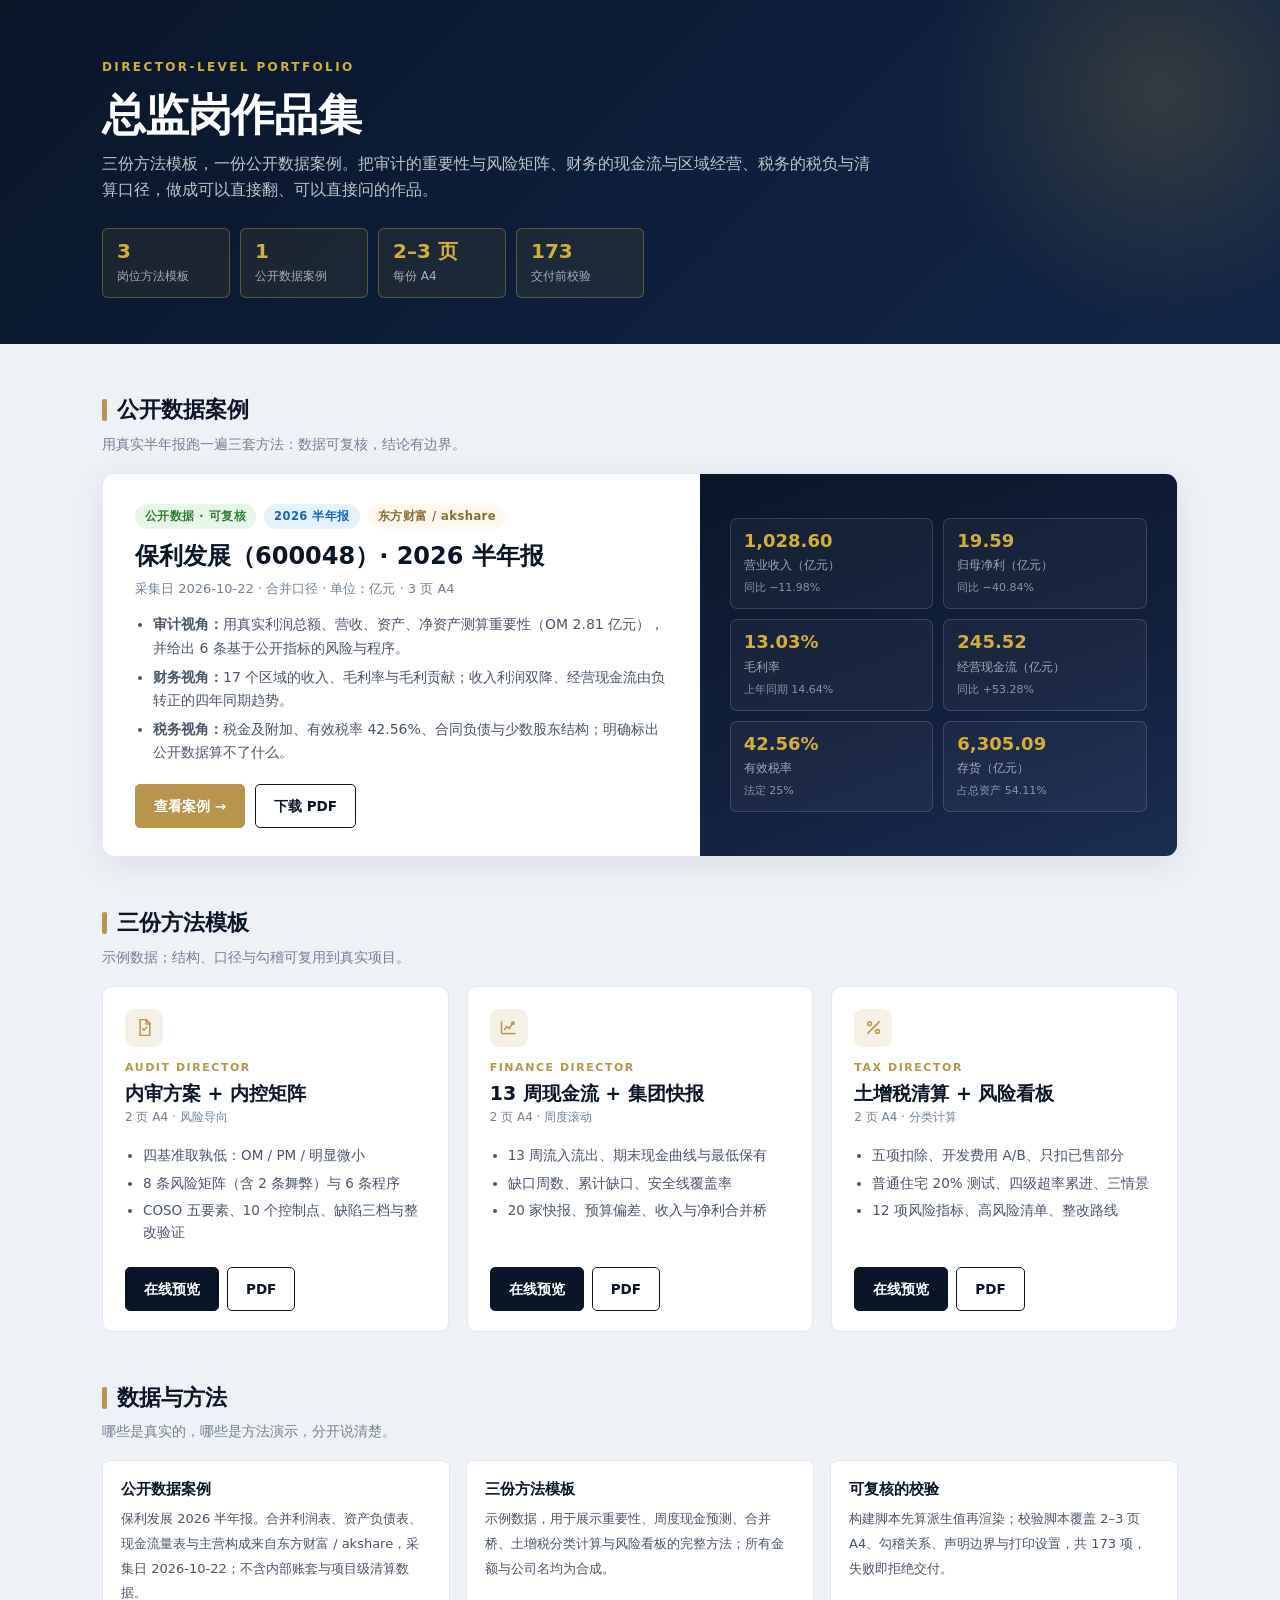
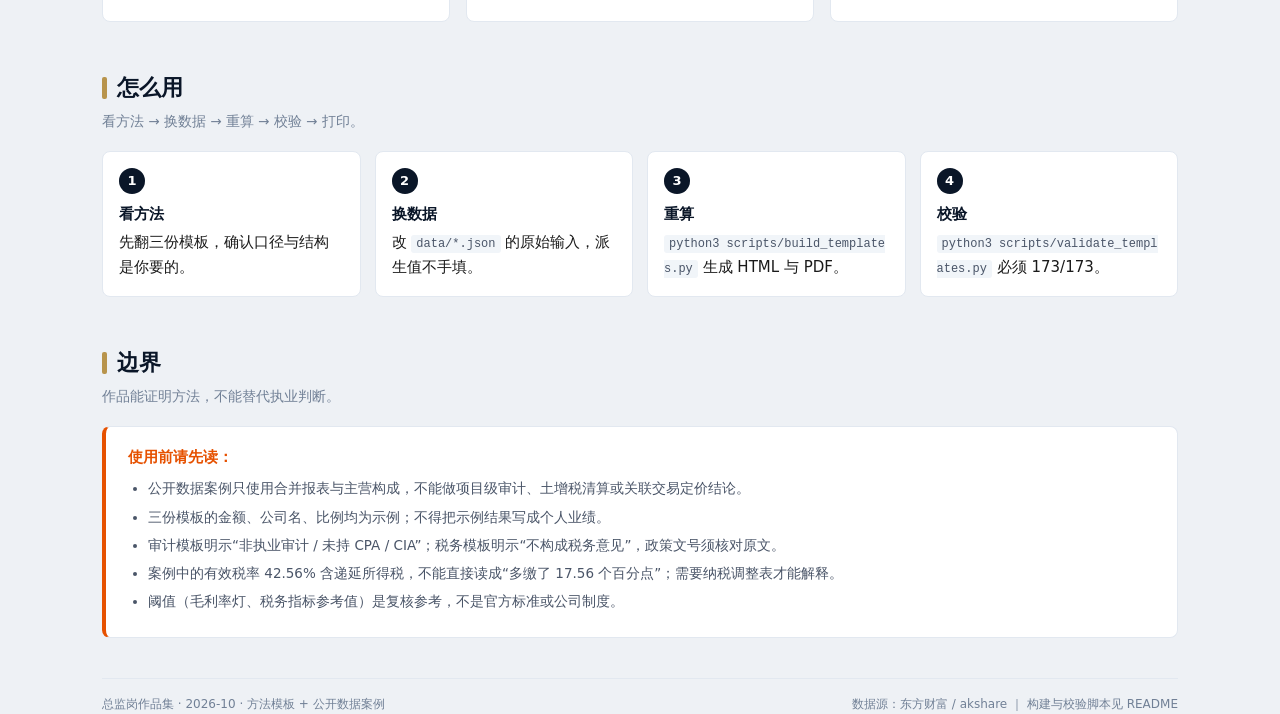
==== portfolio-templates/index.html @ 4b70e91a "feat: 总监岗作品集（3 份方法模板 + 保利发展公开数据案例）" ====
<!DOCTYPE html>
<html lang="zh-CN">
<head>
<meta charset="UTF-8">
<meta name="viewport" content="width=device-width, initial-scale=1.0">
<title>总监岗作品集 · 内审 / 财务 / 税务</title>
<style>
  :root{
    --navy:#0a1628;--navy2:#13203d;--gold:#b8944c;--gold2:#d4af37;
    --paper:#fafaf9;--text:#1a1a1a;--sec:#4a5568;--muted:#718096;
    --line:#e2e8f0;--green:#2e7d32;--red:#c62828;--blue:#1565c0;--amber:#e65100;
  }
  *{box-sizing:border-box}
  body{
    margin:0;background:#eef1f5;color:var(--text);
    font-family:"Inter","PingFang SC","Hiragino Sans GB","Microsoft YaHei",system-ui,sans-serif;
    line-height:1.65;font-size:15px;-webkit-font-smoothing:antialiased;
  }
  .wrap{max-width:1120px;margin:0 auto;padding:0 22px}
  header{
    background:linear-gradient(135deg,var(--navy) 0%,#0d1f3c 55%,#142646 100%);
    color:#fff;padding:58px 0 46px;position:relative;overflow:hidden;
  }
  header::after{
    content:"";position:absolute;right:-120px;top:-150px;width:480px;height:480px;
    background:radial-gradient(circle,rgba(212,175,55,.18),transparent 68%);
  }
  header .wrap{position:relative;z-index:1}
  .eyebrow{color:var(--gold2);font-size:12px;font-weight:800;letter-spacing:.2em;text-transform:uppercase}
  h1{font-size:clamp(30px,4.4vw,44px);line-height:1.15;margin:12px 0 12px;font-weight:800;letter-spacing:-.02em}
  header p.lead{color:rgba(255,255,255,.74);max-width:780px;margin:0;font-size:15.5px}
  .stats{display:flex;flex-wrap:wrap;gap:10px;margin-top:24px}
  .stat{
    border:1px solid rgba(212,175,55,.35);background:rgba(212,175,55,.08);
    border-radius:6px;padding:10px 14px;min-width:128px
  }
  .stat b{display:block;font-size:20px;color:var(--gold2);line-height:1.2}
  .stat span{font-size:12px;color:rgba(255,255,255,.62)}
  a{color:inherit}
  .btn{
    display:inline-block;padding:10px 18px;border-radius:5px;font-size:13.5px;font-weight:700;
    text-decoration:none;border:1px solid var(--navy);color:#fff;background:var(--navy);
    transition:transform .12s ease,opacity .12s ease
  }
  .btn:hover{opacity:.9;transform:translateY(-1px)}
  .btn.ghost{background:#fff;color:var(--navy)}
  .btn.gold{background:var(--gold);border-color:var(--gold);color:#fff}
  .section{margin-top:48px}
  .section h2{font-size:22px;margin:0 0 4px;color:var(--navy);display:flex;align-items:center;gap:10px}
  .section h2::before{content:"";width:5px;height:22px;background:var(--gold);border-radius:2px;display:inline-block}
  .section .sub{color:var(--muted);font-size:13.5px;margin:0 0 18px}
  .feature{
    background:#fff;border:1px solid var(--line);border-radius:12px;overflow:hidden;
    box-shadow:0 8px 34px rgba(10,22,40,.08);display:grid;grid-template-columns:1.25fr 1fr
  }
  .feature .left{padding:30px 32px 28px}
  .feature .right{
    background:linear-gradient(160deg,#0a1628,#13203d 60%,#1a2d52);color:#fff;
    padding:28px 30px;display:flex;flex-direction:column;justify-content:center
  }
  .tagrow{display:flex;gap:8px;flex-wrap:wrap;margin-bottom:12px}
  .tag{font-size:11.5px;font-weight:800;letter-spacing:.04em;padding:3px 10px;border-radius:20px}
  .tag.green{background:#e8f5e9;color:var(--green)}
  .tag.blue{background:#e3f2fd;color:var(--blue)}
  .tag.red{background:#ffebee;color:var(--red)}
  .tag.gold{background:#fdf9ef;color:#8a6a2f}
  .feature h3{font-size:24px;margin:0 0 6px;color:var(--navy);line-height:1.3}
  .feature .meta{color:var(--muted);font-size:13px;margin-bottom:14px}
  .feature ul{margin:0 0 20px;padding-left:18px;color:var(--sec);font-size:14px}
  .feature li{margin:6px 0}
  .feature .actions{display:flex;gap:10px;flex-wrap:wrap}
  .mini{display:grid;grid-template-columns:1fr 1fr;gap:10px}
  .mini .m{border:1px solid rgba(255,255,255,.14);border-radius:7px;padding:11px 13px;background:rgba(255,255,255,.04)}
  .mini .m b{display:block;font-size:18px;color:var(--gold2);line-height:1.25;font-variant-numeric:tabular-nums}
  .mini .m span{font-size:11.5px;color:rgba(255,255,255,.6)}
  .mini .m em{font-style:normal;font-size:11px;color:rgba(255,255,255,.5);display:block;margin-top:2px}
  .grid{display:grid;grid-template-columns:repeat(3,1fr);gap:18px}
  .card{
    background:#fff;border:1px solid var(--line);border-radius:10px;padding:22px 22px 20px;
    display:flex;flex-direction:column;transition:transform .14s ease,box-shadow .14s ease
  }
  .card:hover{transform:translateY(-2px);box-shadow:0 8px 26px rgba(10,22,40,.08)}
  .card .icon{width:38px;height:38px;border-radius:9px;background:#f5f1e6;display:flex;align-items:center;justify-content:center;margin-bottom:12px}
  .card .icon svg{width:21px;height:21px;stroke:var(--gold);fill:none;stroke-width:1.7}
  .card .role{font-size:11px;font-weight:800;letter-spacing:.14em;color:var(--gold);text-transform:uppercase}
  .card h3{font-size:19px;margin:4px 0 2px;color:var(--navy);line-height:1.3}
  .card .pages{font-size:12px;color:var(--muted);margin-bottom:12px}
  .card ul{margin:0 0 18px;padding-left:18px;color:var(--sec);font-size:13.5px}
  .card li{margin:5px 0}
  .card .spacer{flex:1}
  .card .actions{display:flex;gap:8px;flex-wrap:wrap}
  .strip{display:grid;grid-template-columns:repeat(3,1fr);gap:16px}
  .strip .box{background:#fff;border:1px solid var(--line);border-radius:8px;padding:16px 18px}
  .strip b{display:block;color:var(--navy);margin-bottom:4px}
  .strip span{font-size:13px;color:var(--sec)}
  .steps{display:grid;grid-template-columns:repeat(4,1fr);gap:14px}
  .step{background:#fff;border:1px solid var(--line);border-radius:8px;padding:16px}
  .step .n{width:26px;height:26px;border-radius:50%;background:var(--navy);color:#fff;display:flex;align-items:center;justify-content:center;font-size:13px;font-weight:800;margin-bottom:8px}
  .step b{display:block;margin-bottom:4px;color:var(--navy)}
  .step code{font-size:12px;background:#f1f5f9;padding:2px 5px;border-radius:3px;color:var(--sec);word-break:break-all}
  .notes{background:#fff;border:1px solid var(--line);border-left:4px solid var(--amber);border-radius:8px;padding:18px 22px}
  .notes b{color:var(--amber)}
  .notes ul{margin:8px 0 0;padding-left:20px;color:var(--sec);font-size:13.5px}
  .notes li{margin:6px 0}
  footer{margin-top:40px;color:var(--muted);font-size:12px;border-top:1px solid var(--line);padding:16px 0 0;display:flex;justify-content:space-between;gap:16px;flex-wrap:wrap}
  @media (max-width:960px){
    .feature{grid-template-columns:1fr}
    .grid,.strip,.steps{grid-template-columns:1fr}
    h1{font-size:30px}
    .feature .left{padding:24px 22px}
  }
</style>
</head>
<body>
<header>
  <div class="wrap">
    <div class="eyebrow">Director-Level Portfolio</div>
    <h1>总监岗作品集</h1>
    <p class="lead">三份方法模板，一份公开数据案例。把审计的重要性与风险矩阵、财务的现金流与区域经营、税务的税负与清算口径，做成可以直接翻、可以直接问的作品。</p>
    <div class="stats">
      <div class="stat"><b>3</b><span>岗位方法模板</span></div>
      <div class="stat"><b>1</b><span>公开数据案例</span></div>
      <div class="stat"><b>2–3 页</b><span>每份 A4</span></div>
      <div class="stat"><b>173</b><span>交付前校验</span></div>
    </div>
  </div>
</header>

<div class="wrap">

  <div class="section">
    <h2>公开数据案例</h2>
    <p class="sub">用真实半年报跑一遍三套方法：数据可复核，结论有边界。</p>
    <div class="feature">
      <div class="left">
        <div class="tagrow">
          <span class="tag green">公开数据 · 可复核</span>
          <span class="tag blue">2026 半年报</span>
          <span class="tag gold">东方财富 / akshare</span>
        </div>
        <h3>保利发展（600048）· 2026 半年报</h3>
        <div class="meta">采集日 2026-10-22 · 合并口径 · 单位：亿元 · 3 页 A4</div>
        <ul>
          <li><b>审计视角：</b>用真实利润总额、营收、资产、净资产测算重要性（OM 2.81 亿元），并给出 6 条基于公开指标的风险与程序。</li>
          <li><b>财务视角：</b>17 个区域的收入、毛利率与毛利贡献；收入利润双降、经营现金流由负转正的四年同期趋势。</li>
          <li><b>税务视角：</b>税金及附加、有效税率 42.56%、合同负债与少数股东结构；明确标出公开数据算不了什么。</li>
        </ul>
        <div class="actions">
          <a class="btn gold" href="case-baoli/index.html">查看案例 →</a>
          <a class="btn ghost" href="case-baoli/case-baoli.pdf">下载 PDF</a>
        </div>
      </div>
      <div class="right">
        <div class="mini">
          <div class="m"><b>1,028.60</b><span>营业收入（亿元）</span><em>同比 −11.98%</em></div>
          <div class="m"><b>19.59</b><span>归母净利（亿元）</span><em>同比 −40.84%</em></div>
          <div class="m"><b>13.03%</b><span>毛利率</span><em>上年同期 14.64%</em></div>
          <div class="m"><b>245.52</b><span>经营现金流（亿元）</span><em>同比 +53.28%</em></div>
          <div class="m"><b>42.56%</b><span>有效税率</span><em>法定 25%</em></div>
          <div class="m"><b>6,305.09</b><span>存货（亿元）</span><em>占总资产 54.11%</em></div>
        </div>
      </div>
    </div>
  </div>

  <div class="section">
    <h2>三份方法模板</h2>
    <p class="sub">示例数据；结构、口径与勾稽可复用到真实项目。</p>
    <div class="grid">
      <div class="card">
        <div class="icon">
          <svg viewBox="0 0 24 24"><path d="M7 3h7l4 4v14H7z"/><path d="M14 3v5h5"/><path d="M9.5 13l2 2 3.5-4"/></svg>
        </div>
        <div class="role">Audit Director</div>
        <h3>内审方案 + 内控矩阵</h3>
        <div class="pages">2 页 A4 · 风险导向</div>
        <ul>
          <li>四基准取孰低：OM / PM / 明显微小</li>
          <li>8 条风险矩阵（含 2 条舞弊）与 6 条程序</li>
          <li>COSO 五要素、10 个控制点、缺陷三档与整改验证</li>
        </ul>
        <div class="spacer"></div>
        <div class="actions">
          <a class="btn" href="audit/index.html">在线预览</a>
          <a class="btn ghost" href="audit/audit.pdf">PDF</a>
        </div>
      </div>

      <div class="card">
        <div class="icon">
          <svg viewBox="0 0 24 24"><path d="M4 19h16"/><path d="M4 19V5"/><path d="M7 15l3-4 3 2 4-6"/><circle cx="17" cy="7" r="1.4"/></svg>
        </div>
        <div class="role">Finance Director</div>
        <h3>13 周现金流 + 集团快报</h3>
        <div class="pages">2 页 A4 · 周度滚动</div>
        <ul>
          <li>13 周流入流出、期末现金曲线与最低保有</li>
          <li>缺口周数、累计缺口、安全线覆盖率</li>
          <li>20 家快报、预算偏差、收入与净利合并桥</li>
        </ul>
        <div class="spacer"></div>
        <div class="actions">
          <a class="btn" href="finance/index.html">在线预览</a>
          <a class="btn ghost" href="finance/finance.pdf">PDF</a>
        </div>
      </div>

      <div class="card">
        <div class="icon">
          <svg viewBox="0 0 24 24"><path d="M19 5L5 19"/><circle cx="7.5" cy="7.5" r="2.2"/><circle cx="16.5" cy="16.5" r="2.2"/></svg>
        </div>
        <div class="role">Tax Director</div>
        <h3>土增税清算 + 风险看板</h3>
        <div class="pages">2 页 A4 · 分类计算</div>
        <ul>
          <li>五项扣除、开发费用 A/B、只扣已售部分</li>
          <li>普通住宅 20% 测试、四级超率累进、三情景</li>
          <li>12 项风险指标、高风险清单、整改路线</li>
        </ul>
        <div class="spacer"></div>
        <div class="actions">
          <a class="btn" href="tax/index.html">在线预览</a>
          <a class="btn ghost" href="tax/tax.pdf">PDF</a>
        </div>
      </div>
    </div>
  </div>

  <div class="section">
    <h2>数据与方法</h2>
    <p class="sub">哪些是真实的，哪些是方法演示，分开说清楚。</p>
    <div class="strip">
      <div class="box">
        <b>公开数据案例</b>
        <span>保利发展 2026 半年报。合并利润表、资产负债表、现金流量表与主营构成来自东方财富 / akshare，采集日 2026-10-22；不含内部账套与项目级清算数据。</span>
      </div>
      <div class="box">
        <b>三份方法模板</b>
        <span>示例数据，用于展示重要性、周度现金预测、合并桥、土增税分类计算与风险看板的完整方法；所有金额与公司名均为合成。</span>
      </div>
      <div class="box">
        <b>可复核的校验</b>
        <span>构建脚本先算派生值再渲染；校验脚本覆盖 2–3 页 A4、勾稽关系、声明边界与打印设置，共 173 项，失败即拒绝交付。</span>
      </div>
    </div>
  </div>

  <div class="section">
    <h2>怎么用</h2>
    <p class="sub">看方法 → 换数据 → 重算 → 校验 → 打印。</p>
    <div class="steps">
      <div class="step"><div class="n">1</div><b>看方法</b>先翻三份模板，确认口径与结构是你要的。</div>
      <div class="step"><div class="n">2</div><b>换数据</b>改 <code>data/*.json</code> 的原始输入，派生值不手填。</div>
      <div class="step"><div class="n">3</div><b>重算</b><code>python3 scripts/build_templates.py</code> 生成 HTML 与 PDF。</div>
      <div class="step"><div class="n">4</div><b>校验</b><code>python3 scripts/validate_templates.py</code> 必须 173/173。</div>
    </div>
  </div>

  <div class="section">
    <h2>边界</h2>
    <p class="sub">作品能证明方法，不能替代执业判断。</p>
    <div class="notes">
      <b>使用前请先读：</b>
      <ul>
        <li>公开数据案例只使用合并报表与主营构成，不能做项目级审计、土增税清算或关联交易定价结论。</li>
        <li>三份模板的金额、公司名、比例均为示例；不得把示例结果写成个人业绩。</li>
        <li>审计模板明示“非执业审计 / 未持 CPA / CIA”；税务模板明示“不构成税务意见”，政策文号须核对原文。</li>
        <li>案例中的有效税率 42.56% 含递延所得税，不能直接读成“多缴了 17.56 个百分点”；需要纳税调整表才能解释。</li>
        <li>阈值（毛利率灯、税务指标参考值）是复核参考，不是官方标准或公司制度。</li>
      </ul>
    </div>
  </div>

  <footer>
    <span>总监岗作品集 · 2026-10 · 方法模板 + 公开数据案例</span>
    <span>数据源：东方财富 / akshare ｜ 构建与校验脚本见 README</span>
  </footer>
</div>
</body>
</html>
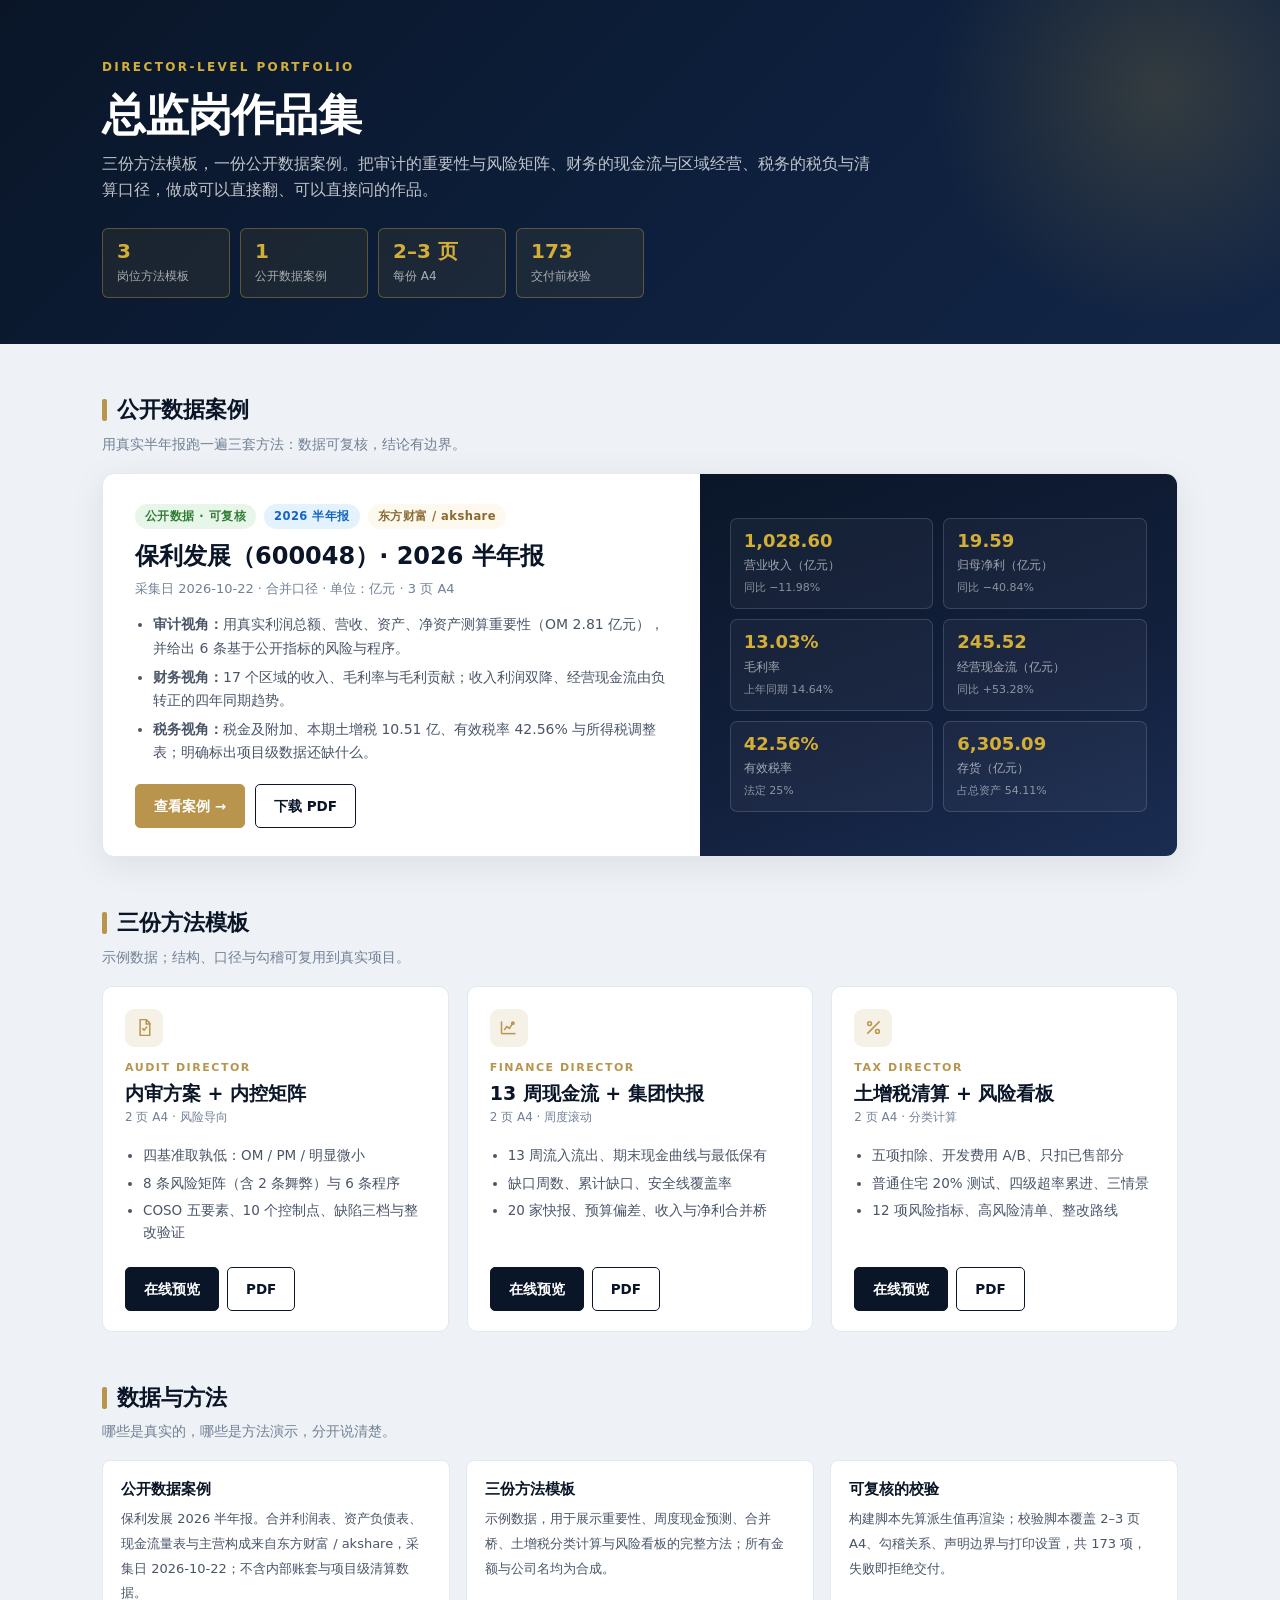
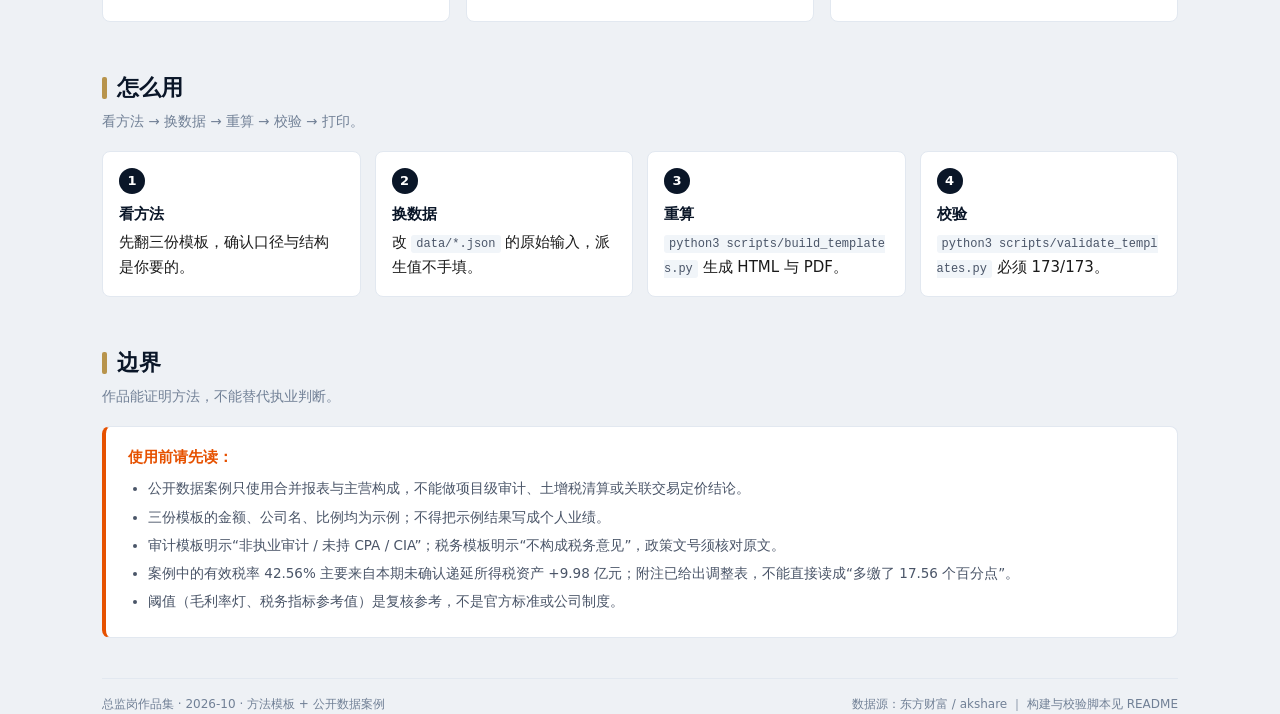
==== commit 8636a252: "fix: 案例补充土增税与所得税调整表披露，修正过度声明" ====
--- a/portfolio-templates/index.html
+++ b/portfolio-templates/index.html
@@ -143,7 +143,7 @@
         <ul>
           <li><b>审计视角：</b>用真实利润总额、营收、资产、净资产测算重要性（OM 2.81 亿元），并给出 6 条基于公开指标的风险与程序。</li>
           <li><b>财务视角：</b>17 个区域的收入、毛利率与毛利贡献；收入利润双降、经营现金流由负转正的四年同期趋势。</li>
-          <li><b>税务视角：</b>税金及附加、有效税率 42.56%、合同负债与少数股东结构；明确标出公开数据算不了什么。</li>
+          <li><b>税务视角：</b>税金及附加、本期土增税 10.51 亿、有效税率 42.56% 与所得税调整表；明确标出项目级数据还缺什么。</li>
         </ul>
         <div class="actions">
           <a class="btn gold" href="case-baoli/index.html">查看案例 →</a>
@@ -265,7 +265,7 @@
         <li>公开数据案例只使用合并报表与主营构成，不能做项目级审计、土增税清算或关联交易定价结论。</li>
         <li>三份模板的金额、公司名、比例均为示例；不得把示例结果写成个人业绩。</li>
         <li>审计模板明示“非执业审计 / 未持 CPA / CIA”；税务模板明示“不构成税务意见”，政策文号须核对原文。</li>
-        <li>案例中的有效税率 42.56% 含递延所得税，不能直接读成“多缴了 17.56 个百分点”；需要纳税调整表才能解释。</li>
+        <li>案例中的有效税率 42.56% 主要来自本期未确认递延所得税资产 +9.98 亿元；附注已给出调整表，不能直接读成“多缴了 17.56 个百分点”。</li>
         <li>阈值（毛利率灯、税务指标参考值）是复核参考，不是官方标准或公司制度。</li>
       </ul>
     </div>
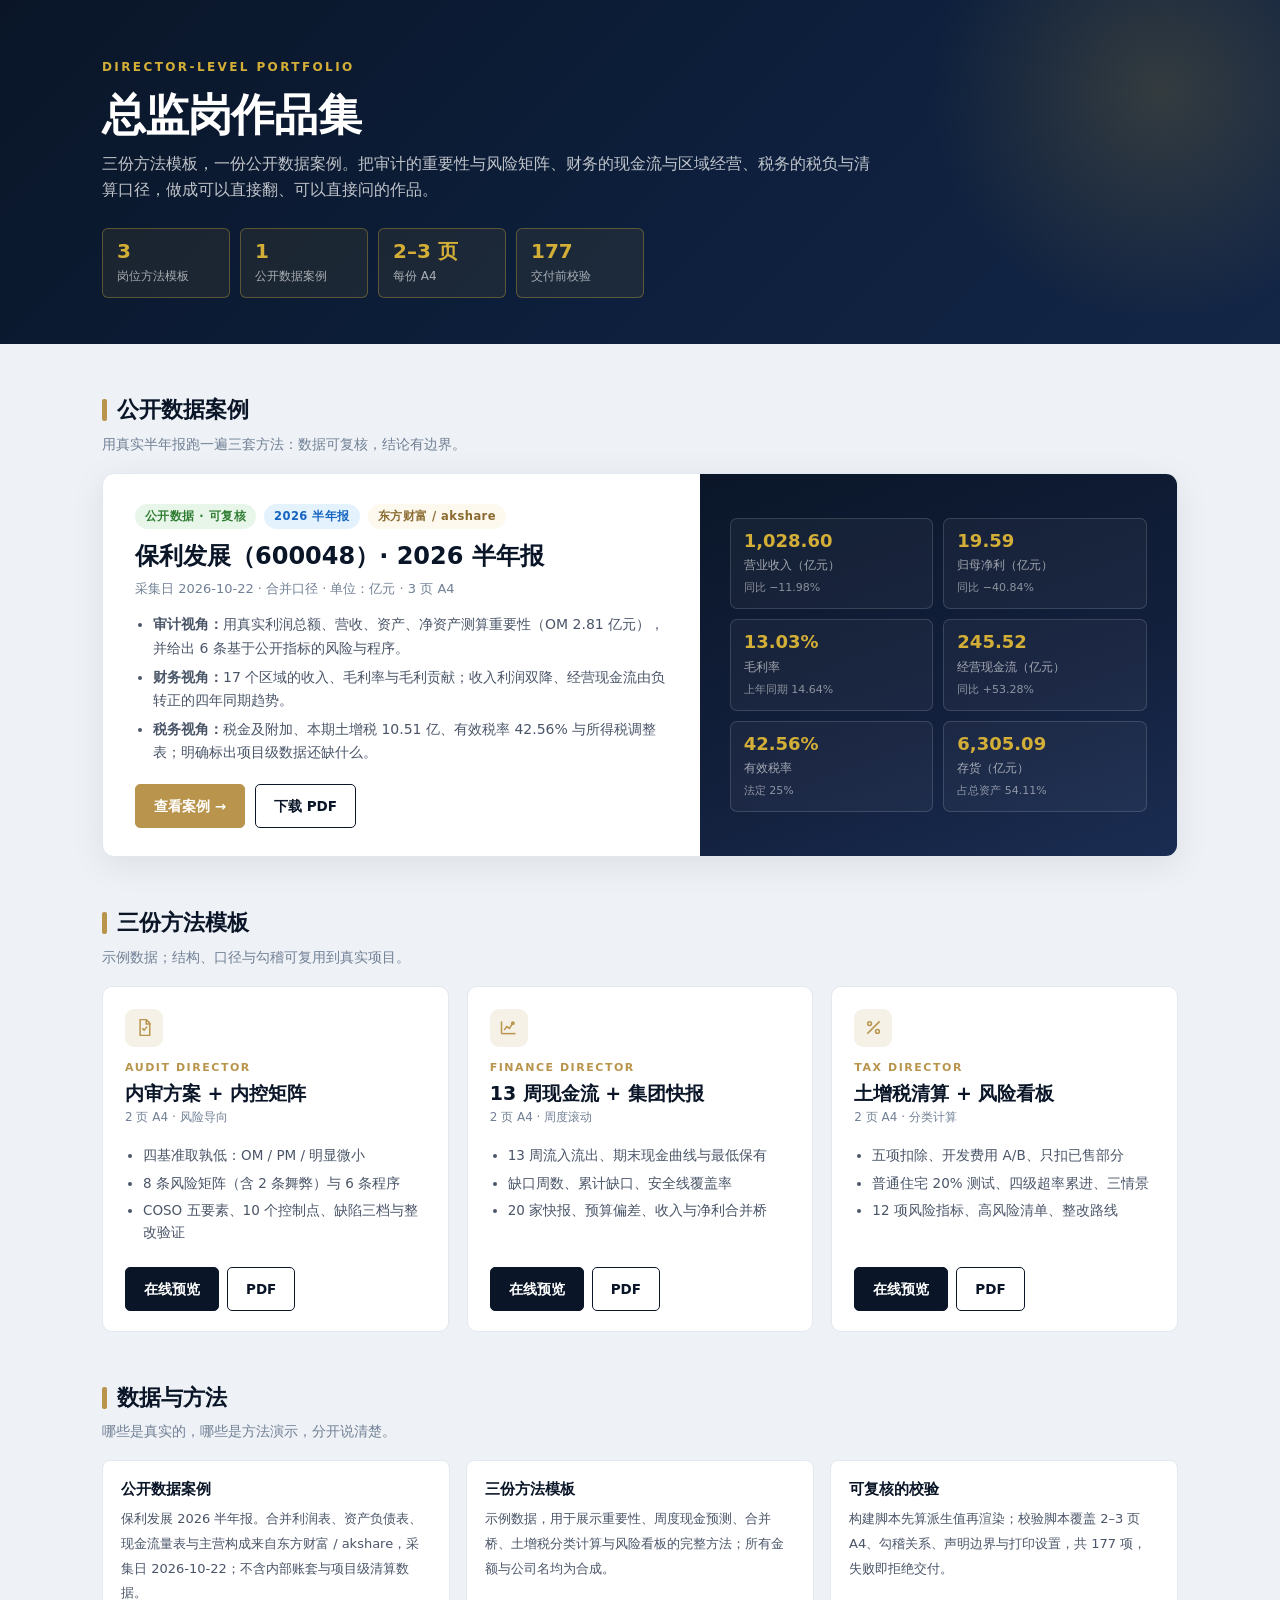
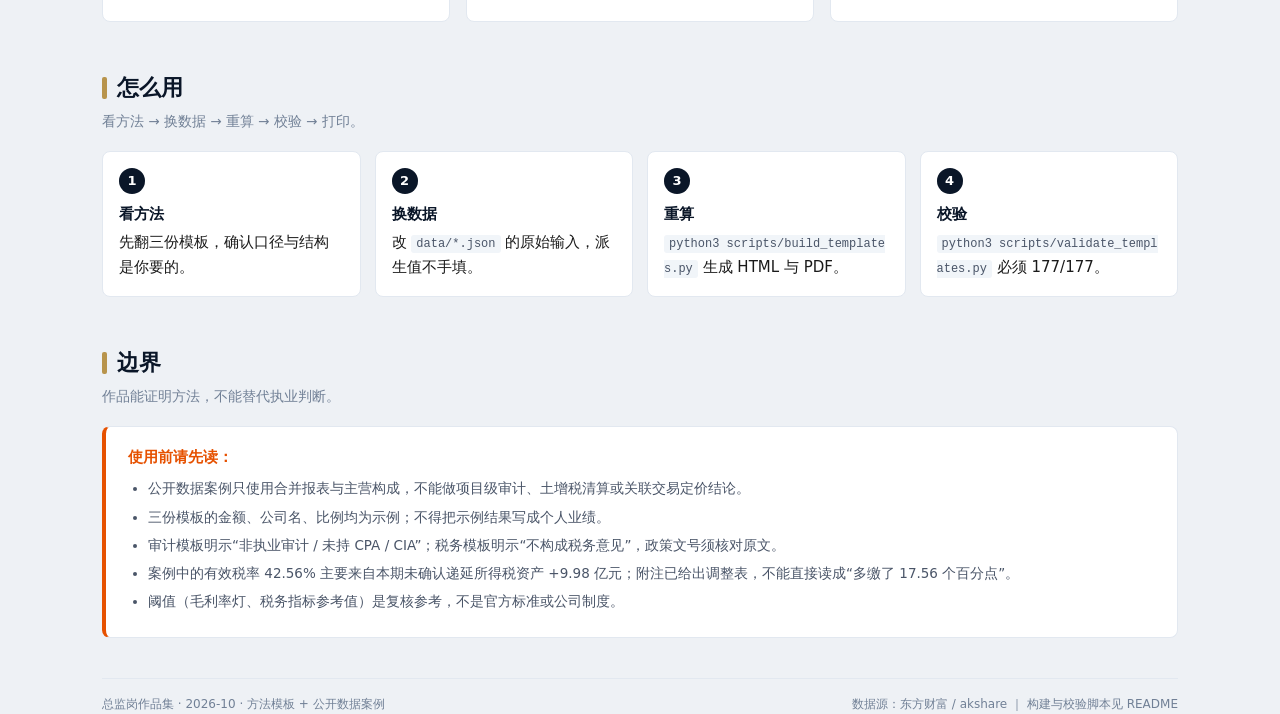
==== commit 485c174e: "fix: 案例指标计数与口径标注（12 项/年化阈值/营业总收入/附注来源）" ====
--- a/portfolio-templates/index.html
+++ b/portfolio-templates/index.html
@@ -121,7 +121,7 @@
       <div class="stat"><b>3</b><span>岗位方法模板</span></div>
       <div class="stat"><b>1</b><span>公开数据案例</span></div>
       <div class="stat"><b>2–3 页</b><span>每份 A4</span></div>
-      <div class="stat"><b>173</b><span>交付前校验</span></div>
+      <div class="stat"><b>177</b><span>交付前校验</span></div>
     </div>
   </div>
 </header>
@@ -240,7 +240,7 @@
       </div>
       <div class="box">
         <b>可复核的校验</b>
-        <span>构建脚本先算派生值再渲染；校验脚本覆盖 2–3 页 A4、勾稽关系、声明边界与打印设置，共 173 项，失败即拒绝交付。</span>
+        <span>构建脚本先算派生值再渲染；校验脚本覆盖 2–3 页 A4、勾稽关系、声明边界与打印设置，共 177 项，失败即拒绝交付。</span>
       </div>
     </div>
   </div>
@@ -252,7 +252,7 @@
       <div class="step"><div class="n">1</div><b>看方法</b>先翻三份模板，确认口径与结构是你要的。</div>
       <div class="step"><div class="n">2</div><b>换数据</b>改 <code>data/*.json</code> 的原始输入，派生值不手填。</div>
       <div class="step"><div class="n">3</div><b>重算</b><code>python3 scripts/build_templates.py</code> 生成 HTML 与 PDF。</div>
-      <div class="step"><div class="n">4</div><b>校验</b><code>python3 scripts/validate_templates.py</code> 必须 173/173。</div>
+      <div class="step"><div class="n">4</div><b>校验</b><code>python3 scripts/validate_templates.py</code> 必须 177/177。</div>
     </div>
   </div>
 
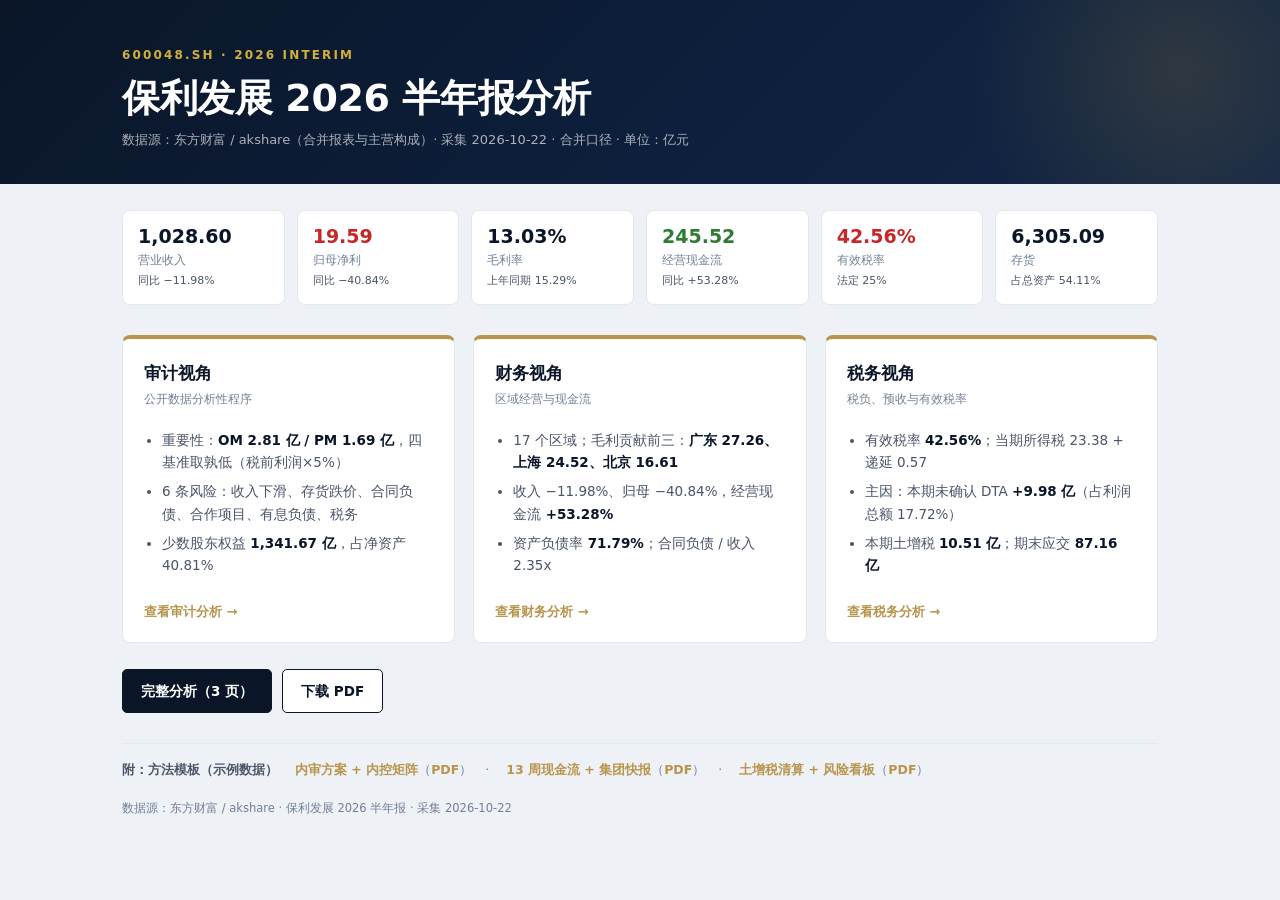
==== commit c9cbfb91: "feat: 简历落地页改为保利发展分析直出（去作品集叙述）" ====
--- a/portfolio-templates/index.html
+++ b/portfolio-templates/index.html
@@ -3,12 +3,12 @@
 <head>
 <meta charset="UTF-8">
 <meta name="viewport" content="width=device-width, initial-scale=1.0">
-<title>总监岗作品集 · 内审 / 财务 / 税务</title>
+<title>保利发展 2026 半年报分析</title>
 <style>
   :root{
-    --navy:#0a1628;--navy2:#13203d;--gold:#b8944c;--gold2:#d4af37;
-    --paper:#fafaf9;--text:#1a1a1a;--sec:#4a5568;--muted:#718096;
-    --line:#e2e8f0;--green:#2e7d32;--red:#c62828;--blue:#1565c0;--amber:#e65100;
+    --navy:#0a1628;--gold:#b8944c;--gold2:#d4af37;
+    --text:#1a1a1a;--sec:#4a5568;--muted:#718096;
+    --line:#e2e8f0;--green:#2e7d32;--red:#c62828;--blue:#1565c0;
   }
   *{box-sizing:border-box}
   body{
@@ -16,265 +16,124 @@
     font-family:"Inter","PingFang SC","Hiragino Sans GB","Microsoft YaHei",system-ui,sans-serif;
     line-height:1.65;font-size:15px;-webkit-font-smoothing:antialiased;
   }
-  .wrap{max-width:1120px;margin:0 auto;padding:0 22px}
+  .wrap{max-width:1080px;margin:0 auto;padding:0 22px}
   header{
     background:linear-gradient(135deg,var(--navy) 0%,#0d1f3c 55%,#142646 100%);
-    color:#fff;padding:58px 0 46px;position:relative;overflow:hidden;
+    color:#fff;padding:46px 0 34px;position:relative;overflow:hidden;
   }
   header::after{
-    content:"";position:absolute;right:-120px;top:-150px;width:480px;height:480px;
-    background:radial-gradient(circle,rgba(212,175,55,.18),transparent 68%);
+    content:"";position:absolute;right:-120px;top:-150px;width:440px;height:440px;
+    background:radial-gradient(circle,rgba(212,175,55,.15),transparent 68%);
   }
   header .wrap{position:relative;z-index:1}
-  .eyebrow{color:var(--gold2);font-size:12px;font-weight:800;letter-spacing:.2em;text-transform:uppercase}
-  h1{font-size:clamp(30px,4.4vw,44px);line-height:1.15;margin:12px 0 12px;font-weight:800;letter-spacing:-.02em}
-  header p.lead{color:rgba(255,255,255,.74);max-width:780px;margin:0;font-size:15.5px}
-  .stats{display:flex;flex-wrap:wrap;gap:10px;margin-top:24px}
-  .stat{
-    border:1px solid rgba(212,175,55,.35);background:rgba(212,175,55,.08);
-    border-radius:6px;padding:10px 14px;min-width:128px
+  .eyebrow{color:var(--gold2);font-size:12px;font-weight:800;letter-spacing:.18em}
+  h1{font-size:clamp(27px,4vw,38px);line-height:1.18;margin:10px 0 8px;font-weight:800;letter-spacing:-.01em}
+  .meta{color:rgba(255,255,255,.66);font-size:13px;margin:0}
+  .kpis{
+    display:grid;grid-template-columns:repeat(6,1fr);gap:12px;
+    margin:26px 0 30px;
   }
-  .stat b{display:block;font-size:20px;color:var(--gold2);line-height:1.2}
-  .stat span{font-size:12px;color:rgba(255,255,255,.62)}
-  a{color:inherit}
-  .btn{
-    display:inline-block;padding:10px 18px;border-radius:5px;font-size:13.5px;font-weight:700;
-    text-decoration:none;border:1px solid var(--navy);color:#fff;background:var(--navy);
-    transition:transform .12s ease,opacity .12s ease
+  .kpi{background:#fff;border:1px solid var(--line);border-radius:8px;padding:14px 15px}
+  .kpi b{display:block;font-size:19px;line-height:1.2;color:var(--navy);font-variant-numeric:tabular-nums}
+  .kpi span{display:block;font-size:11.5px;color:var(--muted);margin-top:3px}
+  .kpi em{display:block;font-style:normal;font-size:11px;color:var(--sec);margin-top:2px}
+  .kpi.red b{color:var(--red)}
+  .kpi.green b{color:var(--green)}
+  .analysis{display:grid;grid-template-columns:repeat(3,1fr);gap:18px}
+  .col{background:#fff;border:1px solid var(--line);border-top:4px solid var(--gold);border-radius:8px;padding:20px 21px 18px;display:flex;flex-direction:column}
+  .col h2{font-size:17px;margin:0 0 3px;color:var(--navy)}
+  .col .sub{font-size:12px;color:var(--muted);margin:0 0 12px}
+  .col ul{margin:0 0 16px;padding-left:18px;color:var(--sec);font-size:13.5px}
+  .col li{margin:7px 0}
+  .col li b{color:var(--navy)}
+  .col .more{margin-top:auto}
+  a{color:var(--navy);text-decoration:none}
+  a:hover{text-decoration:underline}
+  .more a{font-size:13px;font-weight:700;color:var(--gold)}
+  .actions{display:flex;gap:10px;flex-wrap:wrap;margin:26px 0 10px}
+  .btn{display:inline-block;padding:10px 18px;border-radius:5px;font-size:13.5px;font-weight:700;border:1px solid var(--navy);color:#fff;background:var(--navy)}
+  .btn.ghost{background:#fff;color:var(--navy)}
+  .appendix{
+    margin-top:30px;padding-top:16px;border-top:1px solid var(--line);
+    font-size:12.5px;color:var(--muted);
   }
-  .btn:hover{opacity:.9;transform:translateY(-1px)}
-  .btn.ghost{background:#fff;color:var(--navy)}
-  .btn.gold{background:var(--gold);border-color:var(--gold);color:#fff}
-  .section{margin-top:48px}
-  .section h2{font-size:22px;margin:0 0 4px;color:var(--navy);display:flex;align-items:center;gap:10px}
-  .section h2::before{content:"";width:5px;height:22px;background:var(--gold);border-radius:2px;display:inline-block}
-  .section .sub{color:var(--muted);font-size:13.5px;margin:0 0 18px}
-  .feature{
-    background:#fff;border:1px solid var(--line);border-radius:12px;overflow:hidden;
-    box-shadow:0 8px 34px rgba(10,22,40,.08);display:grid;grid-template-columns:1.25fr 1fr
-  }
-  .feature .left{padding:30px 32px 28px}
-  .feature .right{
-    background:linear-gradient(160deg,#0a1628,#13203d 60%,#1a2d52);color:#fff;
-    padding:28px 30px;display:flex;flex-direction:column;justify-content:center
-  }
-  .tagrow{display:flex;gap:8px;flex-wrap:wrap;margin-bottom:12px}
-  .tag{font-size:11.5px;font-weight:800;letter-spacing:.04em;padding:3px 10px;border-radius:20px}
-  .tag.green{background:#e8f5e9;color:var(--green)}
-  .tag.blue{background:#e3f2fd;color:var(--blue)}
-  .tag.red{background:#ffebee;color:var(--red)}
-  .tag.gold{background:#fdf9ef;color:#8a6a2f}
-  .feature h3{font-size:24px;margin:0 0 6px;color:var(--navy);line-height:1.3}
-  .feature .meta{color:var(--muted);font-size:13px;margin-bottom:14px}
-  .feature ul{margin:0 0 20px;padding-left:18px;color:var(--sec);font-size:14px}
-  .feature li{margin:6px 0}
-  .feature .actions{display:flex;gap:10px;flex-wrap:wrap}
-  .mini{display:grid;grid-template-columns:1fr 1fr;gap:10px}
-  .mini .m{border:1px solid rgba(255,255,255,.14);border-radius:7px;padding:11px 13px;background:rgba(255,255,255,.04)}
-  .mini .m b{display:block;font-size:18px;color:var(--gold2);line-height:1.25;font-variant-numeric:tabular-nums}
-  .mini .m span{font-size:11.5px;color:rgba(255,255,255,.6)}
-  .mini .m em{font-style:normal;font-size:11px;color:rgba(255,255,255,.5);display:block;margin-top:2px}
-  .grid{display:grid;grid-template-columns:repeat(3,1fr);gap:18px}
-  .card{
-    background:#fff;border:1px solid var(--line);border-radius:10px;padding:22px 22px 20px;
-    display:flex;flex-direction:column;transition:transform .14s ease,box-shadow .14s ease
-  }
-  .card:hover{transform:translateY(-2px);box-shadow:0 8px 26px rgba(10,22,40,.08)}
-  .card .icon{width:38px;height:38px;border-radius:9px;background:#f5f1e6;display:flex;align-items:center;justify-content:center;margin-bottom:12px}
-  .card .icon svg{width:21px;height:21px;stroke:var(--gold);fill:none;stroke-width:1.7}
-  .card .role{font-size:11px;font-weight:800;letter-spacing:.14em;color:var(--gold);text-transform:uppercase}
-  .card h3{font-size:19px;margin:4px 0 2px;color:var(--navy);line-height:1.3}
-  .card .pages{font-size:12px;color:var(--muted);margin-bottom:12px}
-  .card ul{margin:0 0 18px;padding-left:18px;color:var(--sec);font-size:13.5px}
-  .card li{margin:5px 0}
-  .card .spacer{flex:1}
-  .card .actions{display:flex;gap:8px;flex-wrap:wrap}
-  .strip{display:grid;grid-template-columns:repeat(3,1fr);gap:16px}
-  .strip .box{background:#fff;border:1px solid var(--line);border-radius:8px;padding:16px 18px}
-  .strip b{display:block;color:var(--navy);margin-bottom:4px}
-  .strip span{font-size:13px;color:var(--sec)}
-  .steps{display:grid;grid-template-columns:repeat(4,1fr);gap:14px}
-  .step{background:#fff;border:1px solid var(--line);border-radius:8px;padding:16px}
-  .step .n{width:26px;height:26px;border-radius:50%;background:var(--navy);color:#fff;display:flex;align-items:center;justify-content:center;font-size:13px;font-weight:800;margin-bottom:8px}
-  .step b{display:block;margin-bottom:4px;color:var(--navy)}
-  .step code{font-size:12px;background:#f1f5f9;padding:2px 5px;border-radius:3px;color:var(--sec);word-break:break-all}
-  .notes{background:#fff;border:1px solid var(--line);border-left:4px solid var(--amber);border-radius:8px;padding:18px 22px}
-  .notes b{color:var(--amber)}
-  .notes ul{margin:8px 0 0;padding-left:20px;color:var(--sec);font-size:13.5px}
-  .notes li{margin:6px 0}
-  footer{margin-top:40px;color:var(--muted);font-size:12px;border-top:1px solid var(--line);padding:16px 0 0;display:flex;justify-content:space-between;gap:16px;flex-wrap:wrap}
-  @media (max-width:960px){
-    .feature{grid-template-columns:1fr}
-    .grid,.strip,.steps{grid-template-columns:1fr}
-    h1{font-size:30px}
-    .feature .left{padding:24px 22px}
+  .appendix b{color:var(--sec);font-weight:700}
+  .appendix a{color:var(--gold);font-weight:600}
+  footer{margin-top:18px;color:var(--muted);font-size:11.5px;padding-bottom:40px}
+  @media (max-width:900px){
+    .kpis{grid-template-columns:repeat(2,1fr)}
+    .analysis{grid-template-columns:1fr}
+    h1{font-size:27px}
   }
 </style>
 </head>
 <body>
 <header>
   <div class="wrap">
-    <div class="eyebrow">Director-Level Portfolio</div>
-    <h1>总监岗作品集</h1>
-    <p class="lead">三份方法模板，一份公开数据案例。把审计的重要性与风险矩阵、财务的现金流与区域经营、税务的税负与清算口径，做成可以直接翻、可以直接问的作品。</p>
-    <div class="stats">
-      <div class="stat"><b>3</b><span>岗位方法模板</span></div>
-      <div class="stat"><b>1</b><span>公开数据案例</span></div>
-      <div class="stat"><b>2–3 页</b><span>每份 A4</span></div>
-      <div class="stat"><b>177</b><span>交付前校验</span></div>
-    </div>
+    <div class="eyebrow">600048.SH · 2026 INTERIM</div>
+    <h1>保利发展 2026 半年报分析</h1>
+    <p class="meta">数据源：东方财富 / akshare（合并报表与主营构成）· 采集 2026-10-22 · 合并口径 · 单位：亿元</p>
   </div>
 </header>
 
 <div class="wrap">
+  <div class="kpis">
+    <div class="kpi"><b>1,028.60</b><span>营业收入</span><em>同比 −11.98%</em></div>
+    <div class="kpi red"><b>19.59</b><span>归母净利</span><em>同比 −40.84%</em></div>
+    <div class="kpi"><b>13.03%</b><span>毛利率</span><em>上年同期 15.29%</em></div>
+    <div class="kpi green"><b>245.52</b><span>经营现金流</span><em>同比 +53.28%</em></div>
+    <div class="kpi red"><b>42.56%</b><span>有效税率</span><em>法定 25%</em></div>
+    <div class="kpi"><b>6,305.09</b><span>存货</span><em>占总资产 54.11%</em></div>
+  </div>
 
-  <div class="section">
-    <h2>公开数据案例</h2>
-    <p class="sub">用真实半年报跑一遍三套方法：数据可复核，结论有边界。</p>
-    <div class="feature">
-      <div class="left">
-        <div class="tagrow">
-          <span class="tag green">公开数据 · 可复核</span>
-          <span class="tag blue">2026 半年报</span>
-          <span class="tag gold">东方财富 / akshare</span>
-        </div>
-        <h3>保利发展（600048）· 2026 半年报</h3>
-        <div class="meta">采集日 2026-10-22 · 合并口径 · 单位：亿元 · 3 页 A4</div>
-        <ul>
-          <li><b>审计视角：</b>用真实利润总额、营收、资产、净资产测算重要性（OM 2.81 亿元），并给出 6 条基于公开指标的风险与程序。</li>
-          <li><b>财务视角：</b>17 个区域的收入、毛利率与毛利贡献；收入利润双降、经营现金流由负转正的四年同期趋势。</li>
-          <li><b>税务视角：</b>税金及附加、本期土增税 10.51 亿、有效税率 42.56% 与所得税调整表；明确标出项目级数据还缺什么。</li>
-        </ul>
-        <div class="actions">
-          <a class="btn gold" href="case-baoli/index.html">查看案例 →</a>
-          <a class="btn ghost" href="case-baoli/case-baoli.pdf">下载 PDF</a>
-        </div>
-      </div>
-      <div class="right">
-        <div class="mini">
-          <div class="m"><b>1,028.60</b><span>营业收入（亿元）</span><em>同比 −11.98%</em></div>
-          <div class="m"><b>19.59</b><span>归母净利（亿元）</span><em>同比 −40.84%</em></div>
-          <div class="m"><b>13.03%</b><span>毛利率</span><em>上年同期 14.64%</em></div>
-          <div class="m"><b>245.52</b><span>经营现金流（亿元）</span><em>同比 +53.28%</em></div>
-          <div class="m"><b>42.56%</b><span>有效税率</span><em>法定 25%</em></div>
-          <div class="m"><b>6,305.09</b><span>存货（亿元）</span><em>占总资产 54.11%</em></div>
-        </div>
-      </div>
+  <div class="analysis">
+    <div class="col">
+      <h2>审计视角</h2>
+      <div class="sub">公开数据分析性程序</div>
+      <ul>
+        <li>重要性：<b>OM 2.81 亿 / PM 1.69 亿</b>，四基准取孰低（税前利润×5%）</li>
+        <li>6 条风险：收入下滑、存货跌价、合同负债、合作项目、有息负债、税务</li>
+        <li>少数股东权益 <b>1,341.67 亿</b>，占净资产 40.81%</li>
+      </ul>
+      <div class="more"><a href="case-baoli/index.html#audit">查看审计分析 →</a></div>
+    </div>
+
+    <div class="col">
+      <h2>财务视角</h2>
+      <div class="sub">区域经营与现金流</div>
+      <ul>
+        <li>17 个区域；毛利贡献前三：<b>广东 27.26、上海 24.52、北京 16.61</b></li>
+        <li>收入 −11.98%、归母 −40.84%，经营现金流 <b>+53.28%</b></li>
+        <li>资产负债率 <b>71.79%</b>；合同负债 / 收入 2.35x</li>
+      </ul>
+      <div class="more"><a href="case-baoli/index.html#finance">查看财务分析 →</a></div>
+    </div>
+
+    <div class="col">
+      <h2>税务视角</h2>
+      <div class="sub">税负、预收与有效税率</div>
+      <ul>
+        <li>有效税率 <b>42.56%</b>；当期所得税 23.38 + 递延 0.57</li>
+        <li>主因：本期未确认 DTA <b>+9.98 亿</b>（占利润总额 17.72%）</li>
+        <li>本期土增税 <b>10.51 亿</b>；期末应交 <b>87.16 亿</b></li>
+      </ul>
+      <div class="more"><a href="case-baoli/index.html#tax">查看税务分析 →</a></div>
     </div>
   </div>
 
-  <div class="section">
-    <h2>三份方法模板</h2>
-    <p class="sub">示例数据；结构、口径与勾稽可复用到真实项目。</p>
-    <div class="grid">
-      <div class="card">
-        <div class="icon">
-          <svg viewBox="0 0 24 24"><path d="M7 3h7l4 4v14H7z"/><path d="M14 3v5h5"/><path d="M9.5 13l2 2 3.5-4"/></svg>
-        </div>
-        <div class="role">Audit Director</div>
-        <h3>内审方案 + 内控矩阵</h3>
-        <div class="pages">2 页 A4 · 风险导向</div>
-        <ul>
-          <li>四基准取孰低：OM / PM / 明显微小</li>
-          <li>8 条风险矩阵（含 2 条舞弊）与 6 条程序</li>
-          <li>COSO 五要素、10 个控制点、缺陷三档与整改验证</li>
-        </ul>
-        <div class="spacer"></div>
-        <div class="actions">
-          <a class="btn" href="audit/index.html">在线预览</a>
-          <a class="btn ghost" href="audit/audit.pdf">PDF</a>
-        </div>
-      </div>
-
-      <div class="card">
-        <div class="icon">
-          <svg viewBox="0 0 24 24"><path d="M4 19h16"/><path d="M4 19V5"/><path d="M7 15l3-4 3 2 4-6"/><circle cx="17" cy="7" r="1.4"/></svg>
-        </div>
-        <div class="role">Finance Director</div>
-        <h3>13 周现金流 + 集团快报</h3>
-        <div class="pages">2 页 A4 · 周度滚动</div>
-        <ul>
-          <li>13 周流入流出、期末现金曲线与最低保有</li>
-          <li>缺口周数、累计缺口、安全线覆盖率</li>
-          <li>20 家快报、预算偏差、收入与净利合并桥</li>
-        </ul>
-        <div class="spacer"></div>
-        <div class="actions">
-          <a class="btn" href="finance/index.html">在线预览</a>
-          <a class="btn ghost" href="finance/finance.pdf">PDF</a>
-        </div>
-      </div>
-
-      <div class="card">
-        <div class="icon">
-          <svg viewBox="0 0 24 24"><path d="M19 5L5 19"/><circle cx="7.5" cy="7.5" r="2.2"/><circle cx="16.5" cy="16.5" r="2.2"/></svg>
-        </div>
-        <div class="role">Tax Director</div>
-        <h3>土增税清算 + 风险看板</h3>
-        <div class="pages">2 页 A4 · 分类计算</div>
-        <ul>
-          <li>五项扣除、开发费用 A/B、只扣已售部分</li>
-          <li>普通住宅 20% 测试、四级超率累进、三情景</li>
-          <li>12 项风险指标、高风险清单、整改路线</li>
-        </ul>
-        <div class="spacer"></div>
-        <div class="actions">
-          <a class="btn" href="tax/index.html">在线预览</a>
-          <a class="btn ghost" href="tax/tax.pdf">PDF</a>
-        </div>
-      </div>
-    </div>
+  <div class="actions">
+    <a class="btn" href="case-baoli/index.html">完整分析（3 页）</a>
+    <a class="btn ghost" href="case-baoli/case-baoli.pdf">下载 PDF</a>
   </div>
 
-  <div class="section">
-    <h2>数据与方法</h2>
-    <p class="sub">哪些是真实的，哪些是方法演示，分开说清楚。</p>
-    <div class="strip">
-      <div class="box">
-        <b>公开数据案例</b>
-        <span>保利发展 2026 半年报。合并利润表、资产负债表、现金流量表与主营构成来自东方财富 / akshare，采集日 2026-10-22；不含内部账套与项目级清算数据。</span>
-      </div>
-      <div class="box">
-        <b>三份方法模板</b>
-        <span>示例数据，用于展示重要性、周度现金预测、合并桥、土增税分类计算与风险看板的完整方法；所有金额与公司名均为合成。</span>
-      </div>
-      <div class="box">
-        <b>可复核的校验</b>
-        <span>构建脚本先算派生值再渲染；校验脚本覆盖 2–3 页 A4、勾稽关系、声明边界与打印设置，共 177 项，失败即拒绝交付。</span>
-      </div>
-    </div>
+  <div class="appendix">
+    <b>附：方法模板（示例数据）</b>　
+    <a href="audit/index.html">内审方案 + 内控矩阵</a>（<a href="audit/audit.pdf">PDF</a>）　·　
+    <a href="finance/index.html">13 周现金流 + 集团快报</a>（<a href="finance/finance.pdf">PDF</a>）　·　
+    <a href="tax/index.html">土增税清算 + 风险看板</a>（<a href="tax/tax.pdf">PDF</a>）
   </div>
 
-  <div class="section">
-    <h2>怎么用</h2>
-    <p class="sub">看方法 → 换数据 → 重算 → 校验 → 打印。</p>
-    <div class="steps">
-      <div class="step"><div class="n">1</div><b>看方法</b>先翻三份模板，确认口径与结构是你要的。</div>
-      <div class="step"><div class="n">2</div><b>换数据</b>改 <code>data/*.json</code> 的原始输入，派生值不手填。</div>
-      <div class="step"><div class="n">3</div><b>重算</b><code>python3 scripts/build_templates.py</code> 生成 HTML 与 PDF。</div>
-      <div class="step"><div class="n">4</div><b>校验</b><code>python3 scripts/validate_templates.py</code> 必须 177/177。</div>
-    </div>
-  </div>
-
-  <div class="section">
-    <h2>边界</h2>
-    <p class="sub">作品能证明方法，不能替代执业判断。</p>
-    <div class="notes">
-      <b>使用前请先读：</b>
-      <ul>
-        <li>公开数据案例只使用合并报表与主营构成，不能做项目级审计、土增税清算或关联交易定价结论。</li>
-        <li>三份模板的金额、公司名、比例均为示例；不得把示例结果写成个人业绩。</li>
-        <li>审计模板明示“非执业审计 / 未持 CPA / CIA”；税务模板明示“不构成税务意见”，政策文号须核对原文。</li>
-        <li>案例中的有效税率 42.56% 主要来自本期未确认递延所得税资产 +9.98 亿元；附注已给出调整表，不能直接读成“多缴了 17.56 个百分点”。</li>
-        <li>阈值（毛利率灯、税务指标参考值）是复核参考，不是官方标准或公司制度。</li>
-      </ul>
-    </div>
-  </div>
-
-  <footer>
-    <span>总监岗作品集 · 2026-10 · 方法模板 + 公开数据案例</span>
-    <span>数据源：东方财富 / akshare ｜ 构建与校验脚本见 README</span>
-  </footer>
+  <footer>数据源：东方财富 / akshare · 保利发展 2026 半年报 · 采集 2026-10-22</footer>
 </div>
 </body>
 </html>
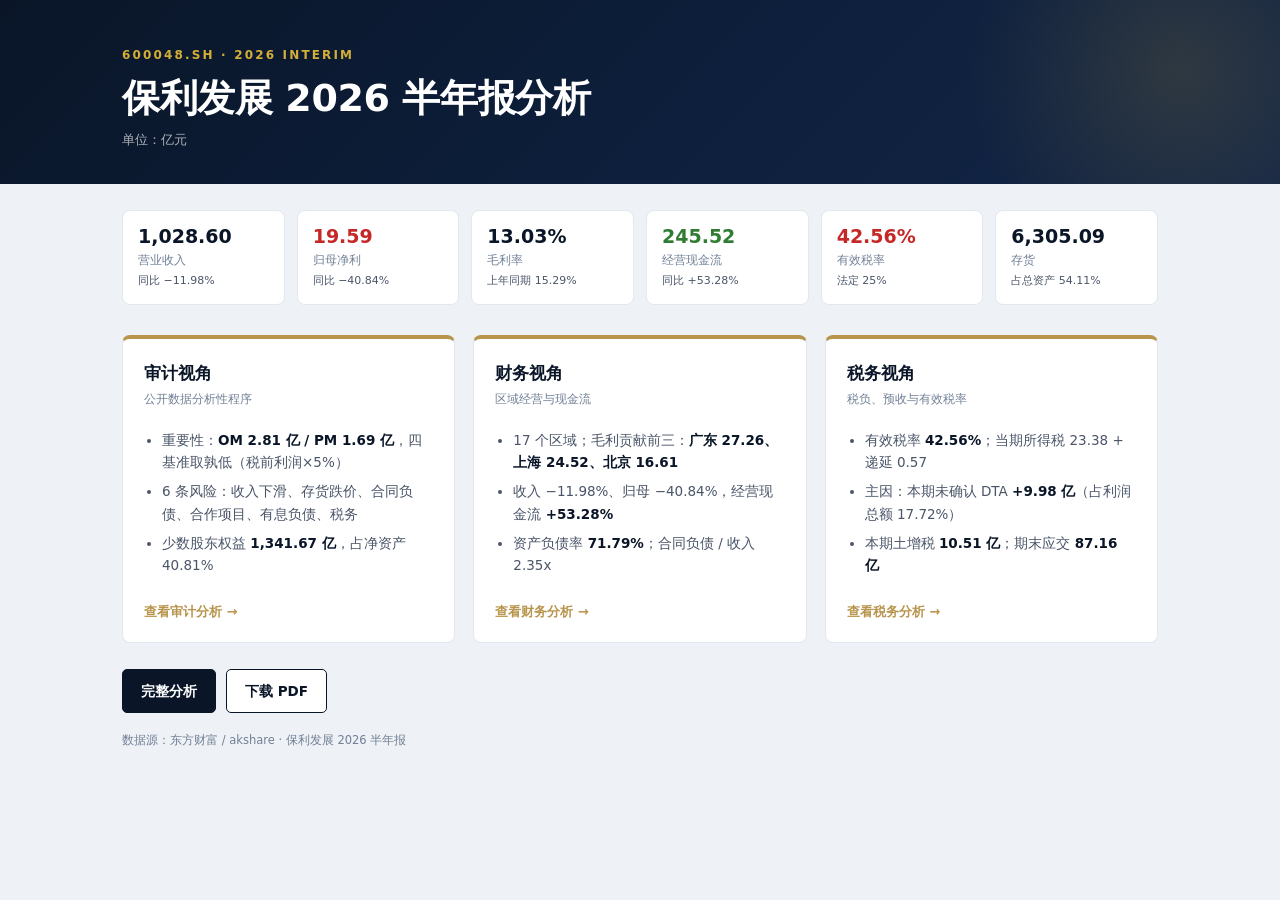
==== commit 818b0b57: "fix: 落地页仅保留分析正文，移除页数与模板附录" ====
--- a/portfolio-templates/index.html
+++ b/portfolio-templates/index.html
@@ -72,7 +72,7 @@
   <div class="wrap">
     <div class="eyebrow">600048.SH · 2026 INTERIM</div>
     <h1>保利发展 2026 半年报分析</h1>
-    <p class="meta">数据源：东方财富 / akshare（合并报表与主营构成）· 采集 2026-10-22 · 合并口径 · 单位：亿元</p>
+    <p class="meta">单位：亿元</p>
   </div>
 </header>
 
@@ -122,18 +122,11 @@
   </div>
 
   <div class="actions">
-    <a class="btn" href="case-baoli/index.html">完整分析（3 页）</a>
+    <a class="btn" href="case-baoli/index.html">完整分析</a>
     <a class="btn ghost" href="case-baoli/case-baoli.pdf">下载 PDF</a>
   </div>
 
-  <div class="appendix">
-    <b>附：方法模板（示例数据）</b>　
-    <a href="audit/index.html">内审方案 + 内控矩阵</a>（<a href="audit/audit.pdf">PDF</a>）　·　
-    <a href="finance/index.html">13 周现金流 + 集团快报</a>（<a href="finance/finance.pdf">PDF</a>）　·　
-    <a href="tax/index.html">土增税清算 + 风险看板</a>（<a href="tax/tax.pdf">PDF</a>）
-  </div>
-
-  <footer>数据源：东方财富 / akshare · 保利发展 2026 半年报 · 采集 2026-10-22</footer>
+  <footer>数据源：东方财富 / akshare · 保利发展 2026 半年报</footer>
 </div>
 </body>
 </html>
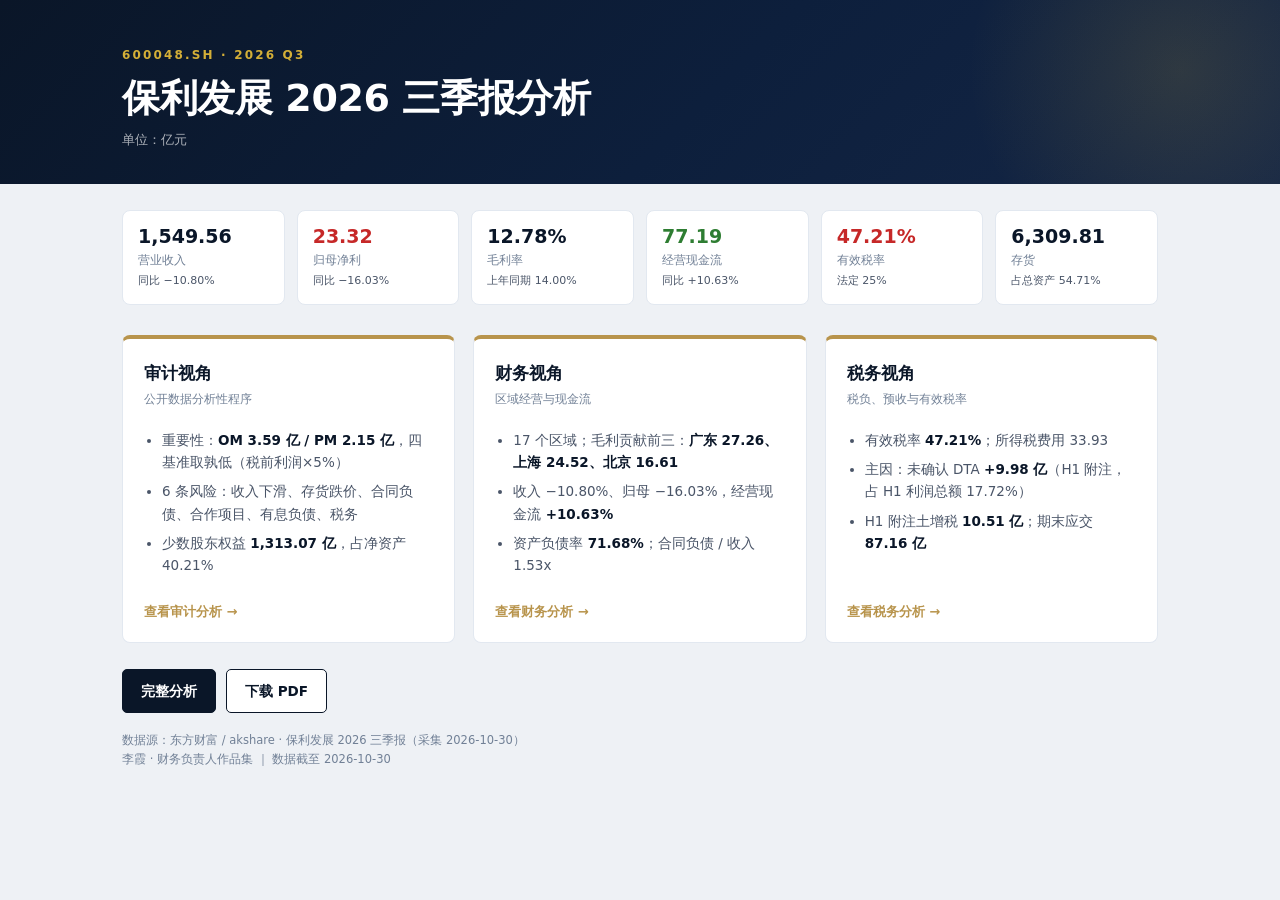
==== commit eb868fb7: "data: 全面更新至 2026 三季报口径（采集 2026-10-30）" ====
--- a/portfolio-templates/index.html
+++ b/portfolio-templates/index.html
@@ -3,7 +3,7 @@
 <head>
 <meta charset="UTF-8">
 <meta name="viewport" content="width=device-width, initial-scale=1.0">
-<title>保利发展 2026 半年报分析</title>
+<title>保利发展 2026 三季报分析</title>
 <style>
   :root{
     --navy:#0a1628;--gold:#b8944c;--gold2:#d4af37;
@@ -65,25 +65,50 @@
     .analysis{grid-template-columns:1fr}
     h1{font-size:27px}
   }
+
+  @page{size:A4 portrait;margin:12mm}
+  @media print{
+    body{background:#fff;font-size:11pt;line-height:1.55}
+    header{padding:28px 0 22px}
+    header::after{display:none}
+    h1{font-size:28pt;margin:10px 0 6px}
+    .meta{font-size:10pt}
+    .wrap{max-width:none;padding:0}
+    .kpis{grid-template-columns:repeat(3,1fr);gap:12px;margin:22px 0 22px}
+    .kpi{padding:15px 16px}
+    .kpi b{font-size:20pt}
+    .kpi span,.kpi em{font-size:9pt}
+    .analysis{grid-template-columns:repeat(3,1fr);gap:14px}
+    .col{padding:20px 19px 18px;border-top-width:4px;break-inside:avoid}
+    .col h2{font-size:15pt}
+    .col .sub{font-size:9pt;margin-bottom:9px}
+    .col ul{font-size:10pt;padding-left:15px}
+    .col li{margin:6px 0}
+    .col .more a{font-size:9.5pt}
+    .actions{margin:22px 0 8px}
+    .btn{font-size:10pt;padding:8px 16px}
+    footer{margin-top:16px;font-size:8pt;padding-bottom:0}
+    a{color:inherit;text-decoration:none}
+  }
 </style>
 </head>
 <body>
 <header>
   <div class="wrap">
-    <div class="eyebrow">600048.SH · 2026 INTERIM</div>
-    <h1>保利发展 2026 半年报分析</h1>
+    <div class="eyebrow">600048.SH · 2026 Q3</div>
+    <h1>保利发展 2026 三季报分析</h1>
     <p class="meta">单位：亿元</p>
   </div>
 </header>
 
 <div class="wrap">
   <div class="kpis">
-    <div class="kpi"><b>1,028.60</b><span>营业收入</span><em>同比 −11.98%</em></div>
-    <div class="kpi red"><b>19.59</b><span>归母净利</span><em>同比 −40.84%</em></div>
-    <div class="kpi"><b>13.03%</b><span>毛利率</span><em>上年同期 15.29%</em></div>
-    <div class="kpi green"><b>245.52</b><span>经营现金流</span><em>同比 +53.28%</em></div>
-    <div class="kpi red"><b>42.56%</b><span>有效税率</span><em>法定 25%</em></div>
-    <div class="kpi"><b>6,305.09</b><span>存货</span><em>占总资产 54.11%</em></div>
+    <div class="kpi"><b>1,549.56</b><span>营业收入</span><em>同比 −10.80%</em></div>
+    <div class="kpi red"><b>23.32</b><span>归母净利</span><em>同比 −16.03%</em></div>
+    <div class="kpi"><b>12.78%</b><span>毛利率</span><em>上年同期 14.00%</em></div>
+    <div class="kpi green"><b>77.19</b><span>经营现金流</span><em>同比 +10.63%</em></div>
+    <div class="kpi red"><b>47.21%</b><span>有效税率</span><em>法定 25%</em></div>
+    <div class="kpi"><b>6,309.81</b><span>存货</span><em>占总资产 54.71%</em></div>
   </div>
 
   <div class="analysis">
@@ -91,9 +116,9 @@
       <h2>审计视角</h2>
       <div class="sub">公开数据分析性程序</div>
       <ul>
-        <li>重要性：<b>OM 2.81 亿 / PM 1.69 亿</b>，四基准取孰低（税前利润×5%）</li>
+        <li>重要性：<b>OM 3.59 亿 / PM 2.15 亿</b>，四基准取孰低（税前利润×5%）</li>
         <li>6 条风险：收入下滑、存货跌价、合同负债、合作项目、有息负债、税务</li>
-        <li>少数股东权益 <b>1,341.67 亿</b>，占净资产 40.81%</li>
+        <li>少数股东权益 <b>1,313.07 亿</b>，占净资产 40.21%</li>
       </ul>
       <div class="more"><a href="case-baoli/index.html#audit">查看审计分析 →</a></div>
     </div>
@@ -103,8 +128,8 @@
       <div class="sub">区域经营与现金流</div>
       <ul>
         <li>17 个区域；毛利贡献前三：<b>广东 27.26、上海 24.52、北京 16.61</b></li>
-        <li>收入 −11.98%、归母 −40.84%，经营现金流 <b>+53.28%</b></li>
-        <li>资产负债率 <b>71.79%</b>；合同负债 / 收入 2.35x</li>
+        <li>收入 −10.80%、归母 −16.03%，经营现金流 <b>+10.63%</b></li>
+        <li>资产负债率 <b>71.68%</b>；合同负债 / 收入 1.53x</li>
       </ul>
       <div class="more"><a href="case-baoli/index.html#finance">查看财务分析 →</a></div>
     </div>
@@ -113,9 +138,9 @@
       <h2>税务视角</h2>
       <div class="sub">税负、预收与有效税率</div>
       <ul>
-        <li>有效税率 <b>42.56%</b>；当期所得税 23.38 + 递延 0.57</li>
-        <li>主因：本期未确认 DTA <b>+9.98 亿</b>（占利润总额 17.72%）</li>
-        <li>本期土增税 <b>10.51 亿</b>；期末应交 <b>87.16 亿</b></li>
+        <li>有效税率 <b>47.21%</b>；所得税费用 33.93</li>
+        <li>主因：未确认 DTA <b>+9.98 亿</b>（H1 附注，占 H1 利润总额 17.72%）</li>
+        <li>H1 附注土增税 <b>10.51 亿</b>；期末应交 <b>87.16 亿</b></li>
       </ul>
       <div class="more"><a href="case-baoli/index.html#tax">查看税务分析 →</a></div>
     </div>
@@ -126,7 +151,7 @@
     <a class="btn ghost" href="case-baoli/case-baoli.pdf">下载 PDF</a>
   </div>
 
-  <footer>数据源：东方财富 / akshare · 保利发展 2026 半年报</footer>
+  <footer>数据源：东方财富 / akshare · 保利发展 2026 三季报（采集 2026-10-30）<br>李霞 · 财务负责人作品集 ｜ 数据截至 2026-10-30</footer>
 </div>
 </body>
 </html>
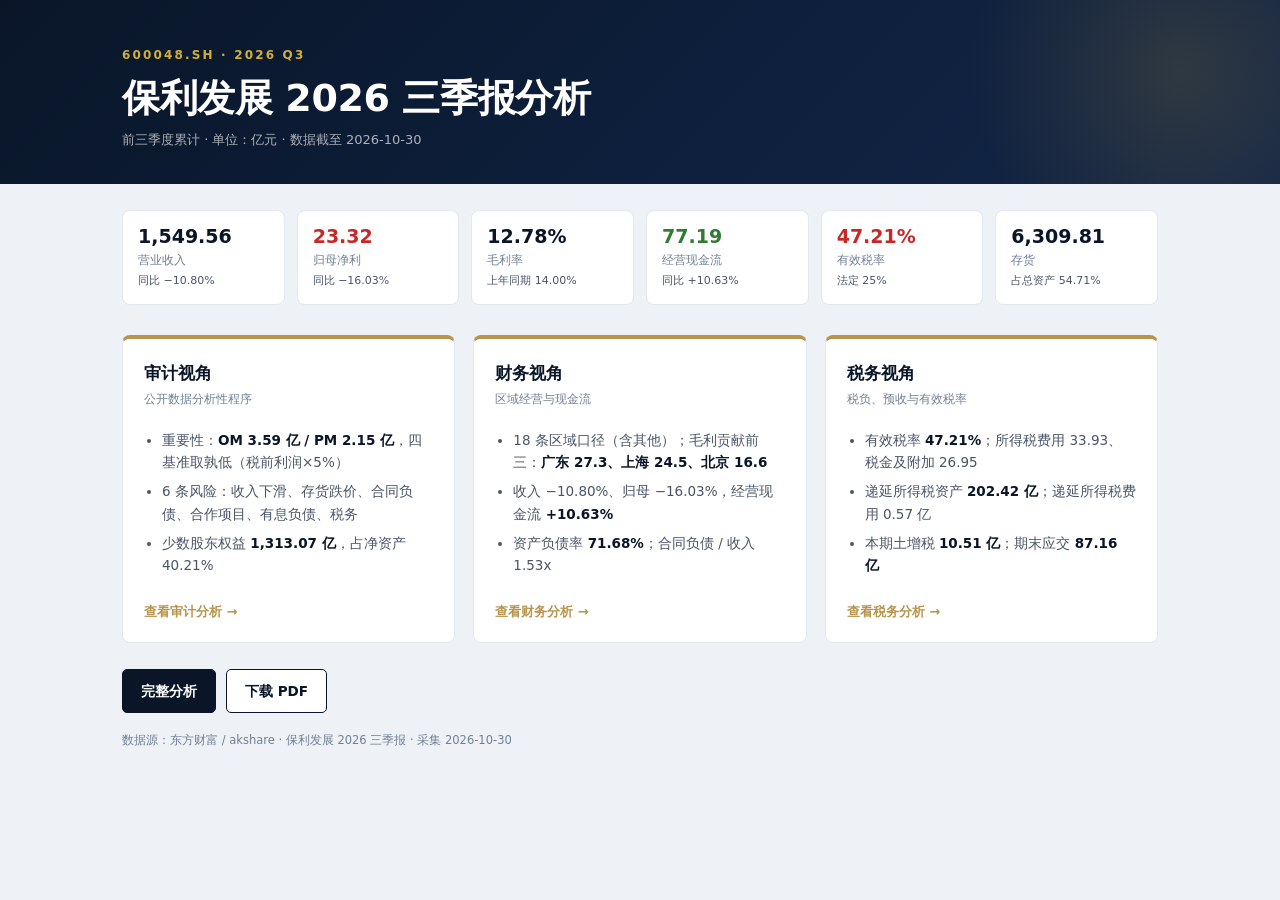
==== commit d8f7e1fa: "fix(templates): 数值口径复算校正（128 项独立复算全通过） - 集团快报：合计行完成率改用合并口径 95.89%，与 KPI 20 家口径 99.40% 明确分离 - 保利案例：归母" ====
--- a/portfolio-templates/index.html
+++ b/portfolio-templates/index.html
@@ -97,7 +97,7 @@
   <div class="wrap">
     <div class="eyebrow">600048.SH · 2026 Q3</div>
     <h1>保利发展 2026 三季报分析</h1>
-    <p class="meta">单位：亿元</p>
+    <p class="meta">前三季度累计 · 单位：亿元 · 数据截至 2026-10-30</p>
   </div>
 </header>
 
@@ -127,7 +127,7 @@
       <h2>财务视角</h2>
       <div class="sub">区域经营与现金流</div>
       <ul>
-        <li>17 个区域；毛利贡献前三：<b>广东 27.26、上海 24.52、北京 16.61</b></li>
+        <li>18 条区域口径（含其他）；毛利贡献前三：<b>广东 27.3、上海 24.5、北京 16.6</b></li>
         <li>收入 −10.80%、归母 −16.03%，经营现金流 <b>+10.63%</b></li>
         <li>资产负债率 <b>71.68%</b>；合同负债 / 收入 1.53x</li>
       </ul>
@@ -138,9 +138,9 @@
       <h2>税务视角</h2>
       <div class="sub">税负、预收与有效税率</div>
       <ul>
-        <li>有效税率 <b>47.21%</b>；所得税费用 33.93</li>
-        <li>主因：未确认 DTA <b>+9.98 亿</b>（H1 附注，占 H1 利润总额 17.72%）</li>
-        <li>H1 附注土增税 <b>10.51 亿</b>；期末应交 <b>87.16 亿</b></li>
+        <li>有效税率 <b>47.21%</b>；所得税费用 33.93、税金及附加 26.95</li>
+        <li>递延所得税资产 <b>202.42 亿</b>；递延所得税费用 0.57 亿</li>
+        <li>本期土增税 <b>10.51 亿</b>；期末应交 <b>87.16 亿</b></li>
       </ul>
       <div class="more"><a href="case-baoli/index.html#tax">查看税务分析 →</a></div>
     </div>
@@ -151,7 +151,7 @@
     <a class="btn ghost" href="case-baoli/case-baoli.pdf">下载 PDF</a>
   </div>
 
-  <footer>数据源：东方财富 / akshare · 保利发展 2026 三季报（采集 2026-10-30）<br>李霞 · 财务负责人作品集 ｜ 数据截至 2026-10-30</footer>
+  <footer>数据源：东方财富 / akshare · 保利发展 2026 三季报 · 采集 2026-10-30</footer>
 </div>
 </body>
 </html>
